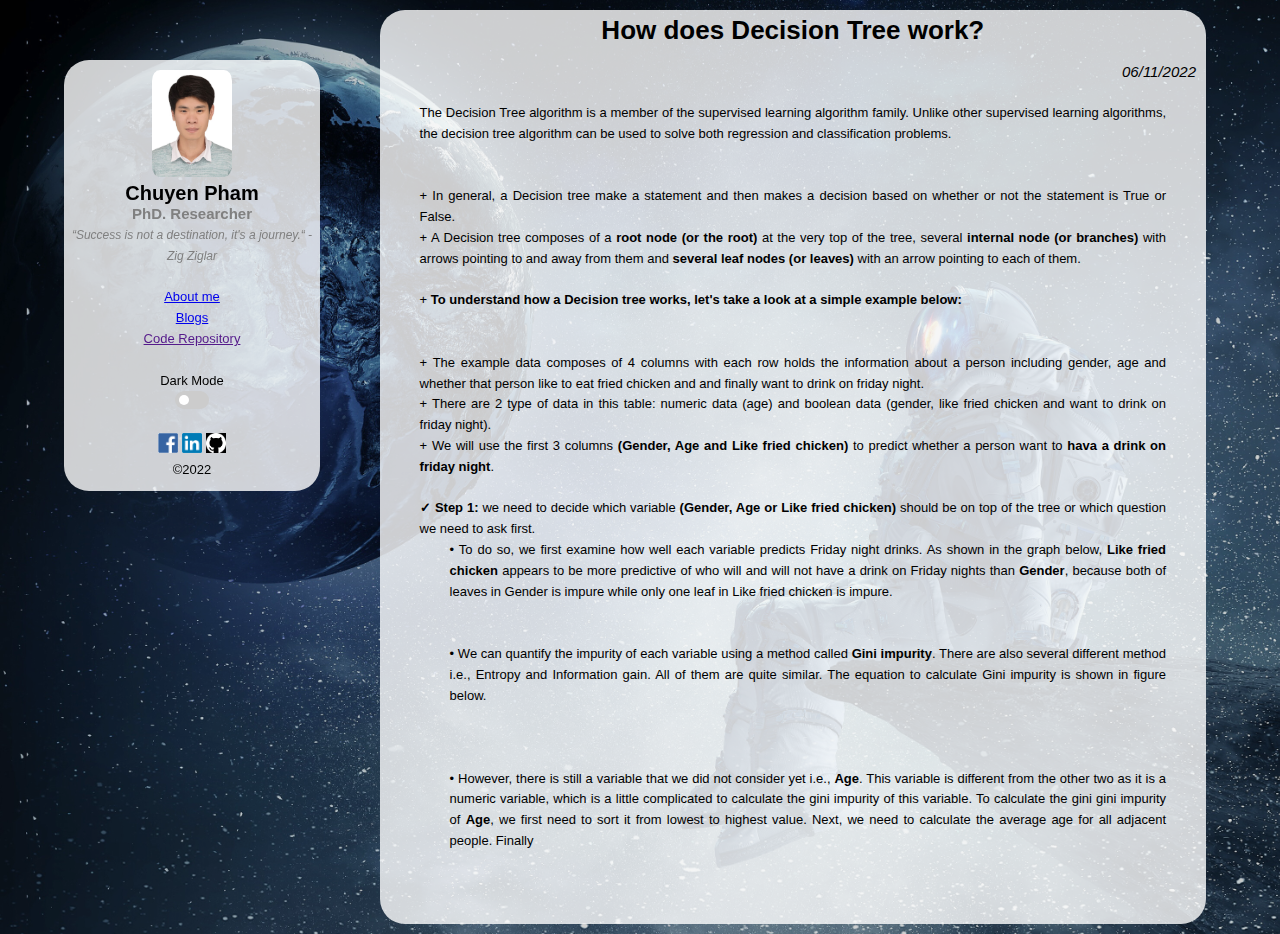
==== 1st_blog.html @ c2c0c1fa "Add files via upload" ====
<!DOCTYPE html>
<html lang="en">
  <head>
    <meta charset="UTF-8" />
    <meta http-equiv="X-UA-Compatible" content="IE=edge" />
    <meta name="viewport" content="width=device-width, initial-scale=1.0" />
    <title>About | Chuyen Pham</title>
    <link rel="stylesheet" href="style_blog_page.css" />
    <script type="text/javascript" src="func.js"></script>
  </head>
  <body>
    <div class="container">
      <div>
        <div id="side-box">
          <img class="avatar" src="images/avatar.jpg" alt="" />
          <h1>Chuyen Pham</h1>
          <h2>PhD. Researcher</h2>
          <h3>“Success is not a destination, it's a journey.“ - Zig Ziglar</h3>
          <br />
          <nav class="main-nav">
            <ul>
              <li><a href="index.html">About me</a></li>
              <li><a href="blogs.html">Blogs</a></li>
              <li><a href="">Code Repository</a></li>
            </ul>
          </nav>
          <br />
          <p>Dark Mode</p>
          <label class="switch">
            <input type="checkbox" onclick="darkMode(this)" />
            <span class="slider round"></span>
          </label>
          <br />
          <br />
          <ul class="personal-links">
            <li>
              <a href="https://www.facebook.com/ngocchuyen/" target="_blank"
                ><img class="icon" src="images/facebook.png" alt=""
              /></a>
            </li>
            <li>
              <a
                href="https://www.linkedin.com/in/ngoc-chuyen-pham-041822aa/"
                target="_blank"
                ><img class="icon" src="images/linkedin.png" alt=""
              /></a>
            </li>
            <li>
              <a href="" target="_blank"
                ><img class="icon" src="images/github.png" alt=""
              /></a>
            </li>
          </ul>
          <p>&copy;2022</p>
        </div>
        <div id="content">
          <h1>How does Decision Tree work?</h1>
          <br>
          <h2>06/11/2022</h2>
          <br />
            <p>The Decision Tree algorithm is a member of the supervised learning algorithm family. 
              Unlike other supervised learning algorithms, the decision tree algorithm can be used to solve both regression 
              and classification problems.</p>
            <br>
            <img class="img_blog" src="images/decision_tree.PNG" alt="">
            <br>
            <p>+ In general, a Decision tree make a statement and then makes a decision based on 
                whether or not the statement is True or False.</p>
            <p>+ A Decision tree composes of a <b>root node (or the root)</b> at the very top of the tree, several 
                <b>internal node (or branches)</b> with arrows pointing to and away from them and <b> several leaf nodes (or leaves) 
                    </b> with an arrow pointing to each of them.</p>
            <br>
            <p>+ <b>To understand how a Decision tree works, let's take a look at a simple example below:</b></p>
            <br>
            <img class="img_blog" src="images/data_sample.PNG" alt="">
            <br>
            <p>+ The example data composes of 4 columns with each row holds the information about a person including gender, 
                age and whether that person like to eat fried chicken and 
                and finally want to drink on friday night.</p>
            <p>+ There are 2 type of data in this table: numeric data (age) and boolean data 
                (gender, like fried chicken and want to drink on friday night).</p>
            <p>+ We will use the first 3 columns <b>(Gender, Age and Like fried chicken)</b> to predict whether a person want to 
                <b>hava a drink on friday night</b>.</p>
            <br>
            <p><b>✓ Step 1:</b> we need to decide which variable <b>(Gender, Age or Like fried chicken)</b>
                should be on top of the tree or which question we need to ask first.</p>
            <p class="indent">• To do so, we first examine how well each variable predicts Friday night drinks. As shown in the graph below, 
              <b>Like fried chicken</b> appears to be more predictive of who will and will not have a drink on Friday nights than <b>Gender</b>, because both of leaves in Gender is impure 
              while only one leaf in Like fried chicken is impure.</p>
            <br>
            <img class="img_blog" src="images/Tree_top.PNG" alt="">
            <br>
            <p class="indent">• We can quantify the impurity of each variable using a method called <b>Gini impurity</b>. 
            There are also several different method i.e., Entropy and Information gain. All of them are quite similar. 
            The equation to calculate Gini impurity is shown in figure below.</p>
            <br>
            <img class="img_blog" src="images/gini_impurity.PNG" alt="">
            <br>
            <img class="img_blog" src="images/Total_gini.PNG" alt="">
            <br>
            <p class="indent">• However, there is still a variable that we did not consider yet i.e., <b>Age</b>. This variable is different
              from the other two as it is a numeric variable, which is a little complicated to calculate the gini impurity of this variable. 
              To calculate the gini gini impurity of <b>Age</b>, we first need to sort it from lowest to highest value. 
              Next, we need to calculate the average age for all adjacent people. Finally</p>
            <br>
            <img class="img_blog" src="images/age_var.PNG" alt="">
            <br>
            <img class="img_blog" src="images/example_of_age.PNG" alt="">
            <br>


            
        </div>
      </div>
    </div>
  </body>
</html>
---- style_blog_page.css ----
* {
    margin: 0;
    padding: 0;
}

body {
    background-color: lightgray;
    background-image: url(images/astronaut-outer-space.jpg);
    background-size: cover;
    background-repeat: no-repeat;
    background-blend-mode: multiply;
    color: black;
    font-family: Arial, Helvetica, sans-serif;
    font-size: 13px;
    font-weight: normal;
    line-height: 1.6em;
    margin: 0;
}
.container {
    width: 90%;
    margin: auto;
}
.avatar {
    width: 80px;
    border-radius: 10%
}

.icon {
    width: 20px;
    height: auto;
}

#side-box {
    float: left;
    background-color: rgba(255, 255, 255, 0.8);
    border-radius: 25px;
    text-align: center;
    width: 20%;
    padding-top: 10px;
    padding-bottom: 10px;
    box-sizing: border-box;
    position: fixed;
    top: 60px;
    
    /* margin: 10px; */
}

#side-box h1 {
    font-family: Arial;
    font-weight: bold;
    font-size: 20px;
    font-style: normal;
}

#side-box h2 {
    font-family: Arial;
    font-weight: bold;
    font-size: 15px;
    font-style: normal;
    color: gray;
}

#side-box h3 {
  font-family: Arial;
  font-weight: normal;
  font-size: 12px;
  font-style: italic;
  color: gray;
}

.main-nav ul {
    list-style-type: none;
}

.switch {
    position: relative;
    display: inline-block;
    width: 34px;
    height: 18px;
  }

/* Hide default HTML checkbox */
.switch input {
    opacity: 0;
    width: 0;
    height: 0;
  }

/* The slider */
.slider {
    position: absolute;
    cursor: pointer;
    top: 0;
    left: 0;
    right: 0;
    bottom: 0;
    background-color: #ccc;
    -webkit-transition: .4s;
    transition: .4s;
  }
  
  .slider:before {
    position: absolute;
    content: "";
    height: 10px;
    width: 10px;
    left: 4px;
    bottom: 4px;
    background-color: white;
    -webkit-transition: .4s;
    transition: .4s;
  }
  
  input:checked + .slider {
    background-color: #2196F3;
  }
  
  input:focus + .slider {
    box-shadow: 0 0 1px #2196F3;
  }
  
  input:checked + .slider:before {
    -webkit-transform: translateX(16px);
    -ms-transform: translateX(16px);
    transform: translateX(16px);
  }
  
  /* Rounded sliders */
  .slider.round {
    border-radius: 20px;
  }
  
  .slider.round:before {
    border-radius: 50%;
  }

.personal-links li {
    display: inline;
    list-style: none; 
}

#content {
    float: right;
    background-color: rgba(255, 255, 255, 0.8);
    border-radius: 25px;
    text-align: left;
    width: 70%;
    padding: 10px;
    margin: 10px;
 } 

 #content h1 {
  text-align: center;
 }

 #content h2 {
  text-align: right;
  font-weight: normal;
  font-style: italic;
  font-size: 15px;
 }

 #content p {
  padding-left: 30px;
  padding-right: 30px;
  text-align: justify;
 }

 .list-info {
  padding-left: 50px;
  list-style: disc;
 }

.img_blog {
    display: block;
    margin-left: auto;
    margin-right: auto;
    width: 500px;
}

p.indent {
  margin-left: 30px;;
}
/* 
 .list-info li:not(:last-child) {
  margin-bottom: 5px;
}

 .list-info p{
   color: gray;
   text-align: right;
 } */
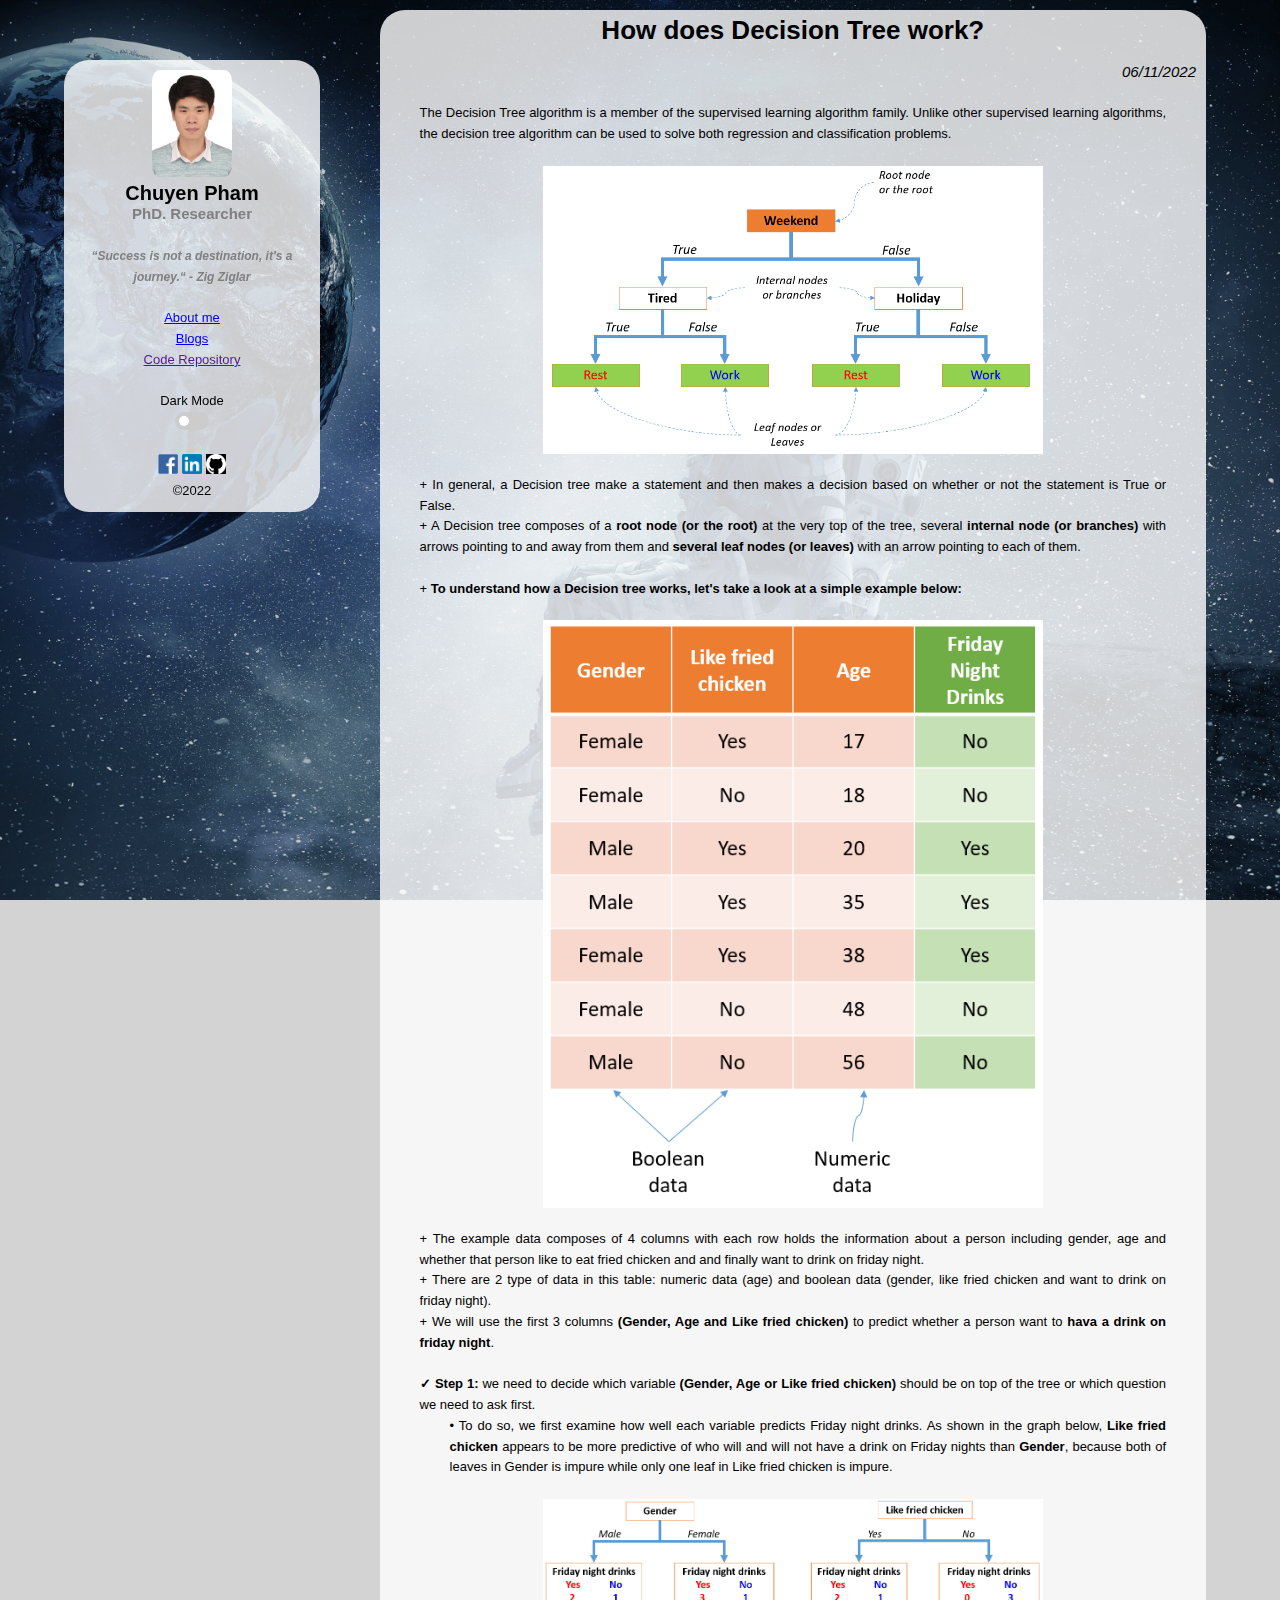
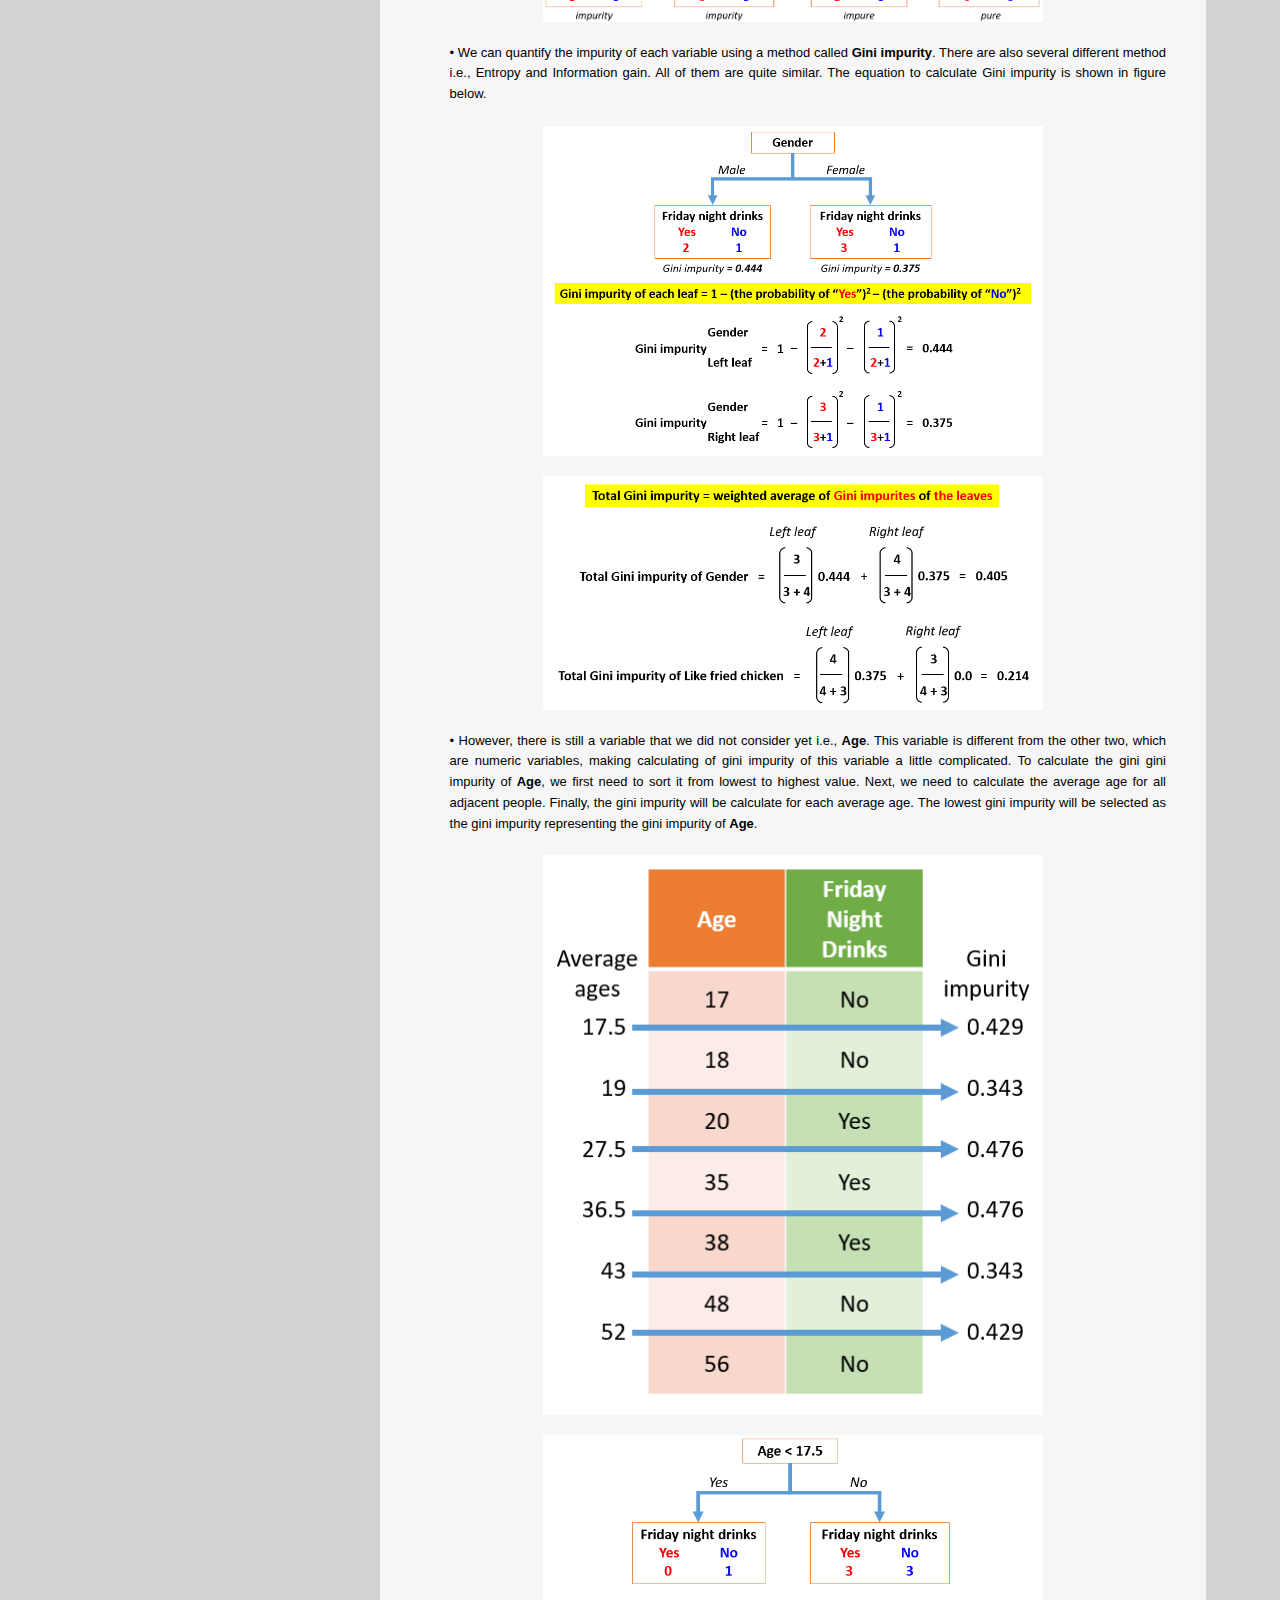
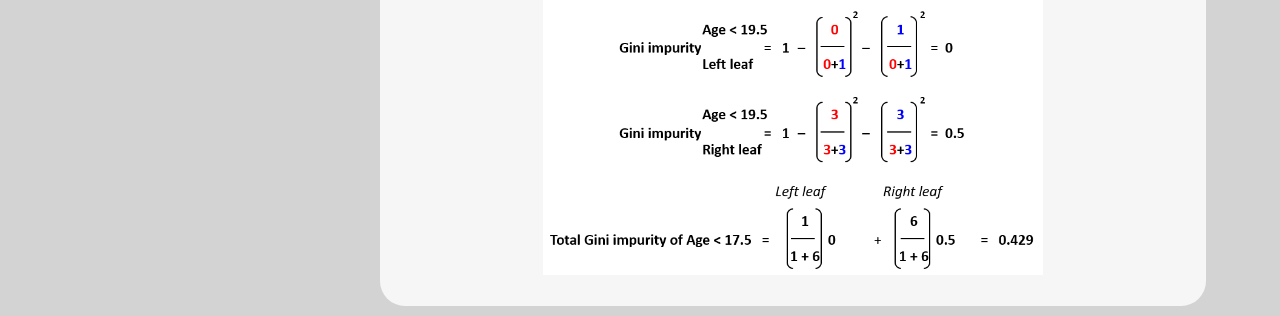
==== commit 92f47c86: "fourth commit" ====
--- a/1st_blog.html
+++ b/1st_blog.html
@@ -5,7 +5,7 @@
     <meta http-equiv="X-UA-Compatible" content="IE=edge" />
     <meta name="viewport" content="width=device-width, initial-scale=1.0" />
     <title>About | Chuyen Pham</title>
-    <link rel="stylesheet" href="style_blog_page.css" />
+    <link rel="stylesheet" href="style_blog_1.css" />
     <script type="text/javascript" src="func.js"></script>
   </head>
   <body>
@@ -15,6 +15,7 @@
           <img class="avatar" src="images/avatar.jpg" alt="" />
           <h1>Chuyen Pham</h1>
           <h2>PhD. Researcher</h2>
+          <br>
           <h3>“Success is not a destination, it's a journey.“ - Zig Ziglar</h3>
           <br />
           <nav class="main-nav">
@@ -99,9 +100,10 @@
             <img class="img_blog" src="images/Total_gini.PNG" alt="">
             <br>
             <p class="indent">• However, there is still a variable that we did not consider yet i.e., <b>Age</b>. This variable is different
-              from the other two as it is a numeric variable, which is a little complicated to calculate the gini impurity of this variable. 
+              from the other two, which are numeric variables, making calculating of gini impurity of this variable a little complicated. 
               To calculate the gini gini impurity of <b>Age</b>, we first need to sort it from lowest to highest value. 
-              Next, we need to calculate the average age for all adjacent people. Finally</p>
+              Next, we need to calculate the average age for all adjacent people. Finally, the gini impurity will be calculate for each average age.
+              The lowest gini impurity will be selected as the gini impurity representing the gini impurity of <b>Age</b>.</p>
             <br>
             <img class="img_blog" src="images/age_var.PNG" alt="">
             <br>
--- a/style_blog_1.css
+++ b/style_blog_1.css
@@ -0,0 +1,198 @@
+* {
+    margin: 0;
+    padding: 0;
+}
+
+body {
+    background-color: lightgray;
+    background-image: url(images/astronaut-outer-space.jpg);
+    background-size: cover;
+    background-repeat: no-repeat;
+    background-blend-mode: multiply;
+    background-attachment: fixed;
+    background-position: center;
+    color: black;
+    font-family: Arial, Helvetica, sans-serif;
+    font-size: 13px;
+    font-weight: normal;
+    line-height: 1.6em;
+    margin: 0;
+}
+.container {
+    width: 90%;
+    margin: auto;
+}
+.avatar {
+    width: 80px;
+    border-radius: 10%
+}
+
+.icon {
+    width: 20px;
+    height: auto;
+}
+
+#side-box {
+    float: left;
+    background-color: rgba(255, 255, 255, 0.8);
+    border-radius: 25px;
+    text-align: center;
+    width: 20%;
+    padding-top: 10px;
+    padding-bottom: 10px;
+    box-sizing: border-box;
+    position: fixed;
+    top: 60px;
+    
+    /* margin: 10px; */
+}
+
+#side-box h1 {
+    font-family: Arial;
+    font-weight: bold;
+    font-size: 20px;
+    font-style: normal;
+}
+
+#side-box h2 {
+    font-family: Arial;
+    font-weight: bold;
+    font-size: 15px;
+    font-style: normal;
+    color: gray;
+}
+
+#side-box h3 {
+  font-family: Arial;
+  font-weight: bold;
+  font-size: 12px;
+  font-style: italic;
+  color: gray;
+  margin-right: 10px;
+  margin-left: 10px;
+}
+
+.main-nav ul {
+    list-style-type: none;
+}
+
+.switch {
+    position: relative;
+    display: inline-block;
+    width: 34px;
+    height: 18px;
+  }
+
+/* Hide default HTML checkbox */
+.switch input {
+    opacity: 0;
+    width: 0;
+    height: 0;
+  }
+
+/* The slider */
+.slider {
+    position: absolute;
+    cursor: pointer;
+    top: 0;
+    left: 0;
+    right: 0;
+    bottom: 0;
+    background-color: #ccc;
+    -webkit-transition: .4s;
+    transition: .4s;
+  }
+  
+  .slider:before {
+    position: absolute;
+    content: "";
+    height: 10px;
+    width: 10px;
+    left: 4px;
+    bottom: 4px;
+    background-color: white;
+    -webkit-transition: .4s;
+    transition: .4s;
+  }
+  
+  input:checked + .slider {
+    background-color: #2196F3;
+  }
+  
+  input:focus + .slider {
+    box-shadow: 0 0 1px #2196F3;
+  }
+  
+  input:checked + .slider:before {
+    -webkit-transform: translateX(16px);
+    -ms-transform: translateX(16px);
+    transform: translateX(16px);
+  }
+  
+  /* Rounded sliders */
+  .slider.round {
+    border-radius: 20px;
+  }
+  
+  .slider.round:before {
+    border-radius: 50%;
+  }
+
+.personal-links li {
+    display: inline;
+    list-style: none; 
+}
+
+#content {
+    float: right;
+    background-color: rgba(255, 255, 255, 0.8);
+    border-radius: 25px;
+    text-align: left;
+    width: 70%;
+    padding: 10px;
+    margin: 10px;
+ } 
+
+ #content h1 {
+  text-align: center;
+ }
+
+ #content h2 {
+  text-align: right;
+  font-weight: normal;
+  font-style: italic;
+  font-size: 15px;
+ }
+
+ #content p {
+  padding-left: 30px;
+  padding-right: 30px;
+  text-align: justify;
+  /* font-size: medium; */
+ }
+
+ .list-info {
+  padding-left: 50px;
+  list-style: disc;
+ }
+
+.img_blog {
+    display: block;
+    margin-left: auto;
+    margin-right: auto;
+    width: 500px;
+}
+
+p.indent {
+  margin-left: 30px;;
+}
+/* 
+ .list-info li:not(:last-child) {
+  margin-bottom: 5px;
+}
+
+ .list-info p{
+   color: gray;
+   text-align: right;
+ } */
+
